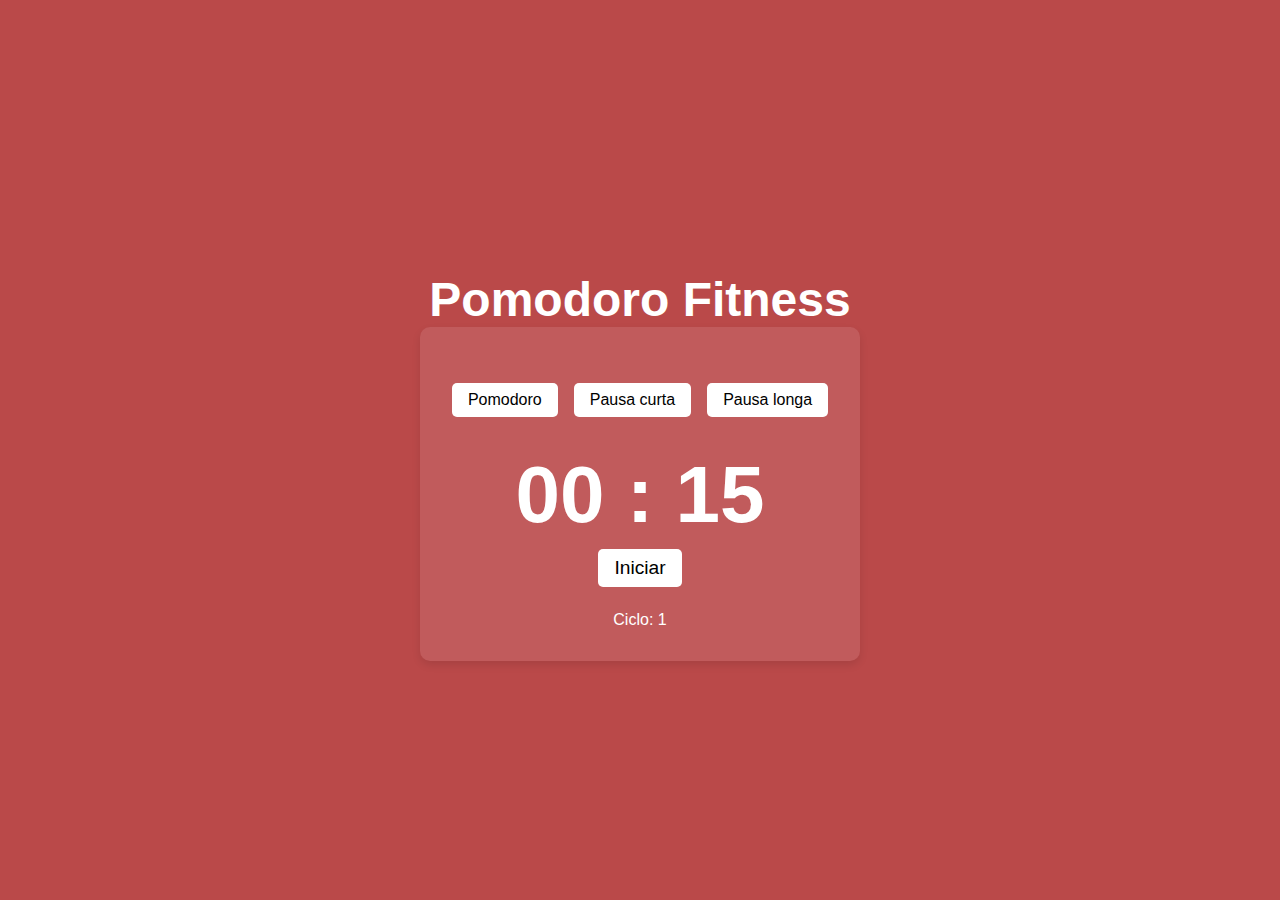
==== index.html @ 40c3642b "Merge pull request #6 from yohanaff/feature/initial-setup-pomodoro" ====
<!DOCTYPE html>
<html lang="en">

<head>
    <meta charset="UTF-8">
    <meta name="viewport" content="width=device-width, initial-scale=1.0">
    <title>Pomodoro Fitness</title>
    <link rel="stylesheet" href="css/styles.css">
    <script defer src="js/app.js"></script>
</head>

<body>
    <main>
        <h1>Pomodoro Fitness</h1>
        <div class="timer-container">
            <div class="timer">
                <div class="time">
                    <div class="time-label">
                        <button id="work">Pomodoro</button>
                        <button id="short-break">Pausa curta</button>
                        <button id="long-break">Pausa longa</button>
                    </div>
                    <span id="minutes">25</span>
                    <span>:</span>
                    <span id="seconds">00</span>
                </div>
                <div class="buttons">
                    <button id="start">Iniciar</button>
                    <button id="pause" class="hidden">Pausar</button>
                </div>
                <p id="cycle">Cycle: 1</p>
            </div>
        </div>
    </main>
</body>

</html>
---- css/styles.css ----
* {
    margin: 0;
    padding: 0;
    box-sizing: border-box;
}

body {
    font-family: 'Roboto', sans-serif;
    background-color: #ba4949;
    color: #ffffff;
    display: flex;
    justify-content: center;
    align-items: center;
    min-height: 100vh;
    text-align: center;
}

body,
.timer-container {
    transition: background-color 1.5s ease;
}

body.paused {
    background-color: #555;
}

main {
    margin-top: 2rem;
}

main h1 {
    font-size: 3rem;
}

.time-label {
    display: flex;
    justify-content: center;
    font-size: 1rem;
    margin-top: 1rem;
    gap: 1rem;
}

.timer-container {
    display: flex;
    flex-direction: column;
    align-items: center;
    justify-content: space-around;
    padding: 2rem;
    background-color: #c15b5c;
    border-radius: 10px;
    box-shadow: 0 4px 8px rgba(0, 0, 0, 0.1);
}

.timer-container.work {
    background-color: #c15b5c;
}

.timer-container.short-break {
    background-color: #4d9196;
}

.timer-container.long-break {
    background-color: #4d7fa2;
}

.timer-container.paused-box {
    background-color: #777;
}

.timer {
    display: flex;
    flex-direction: column;
    align-items: center;
}

.time {
    font-size: 5rem;
    font-weight: bold;
}

.time-label {
    font-size: 1.5rem;
}

.time-label button {
    transition: background-color 0.3s ease;
    background-color: #ffffff;
    color: #000000;
    padding: 0.5rem 1rem;
    border: none;
    border-radius: 5px;
    cursor: pointer;
    font-size: 1rem;
    margin: 0.5rem 0 2rem 0;
}

.time-label button:hover {
    opacity: 0.8;
}

.buttons button {
    margin: 0.5rem;
    padding: 0.5rem 1rem;
    font-size: 1.2rem;
    color: #000000;
    background-color: #ffffff;
    border: none;
    border-radius: 5px;
    cursor: pointer;
}

.buttons button:hover {
    opacity: 0.8;
}

.hidden {
    display: none;
}

#cycle {
    margin-top: 1rem;
}
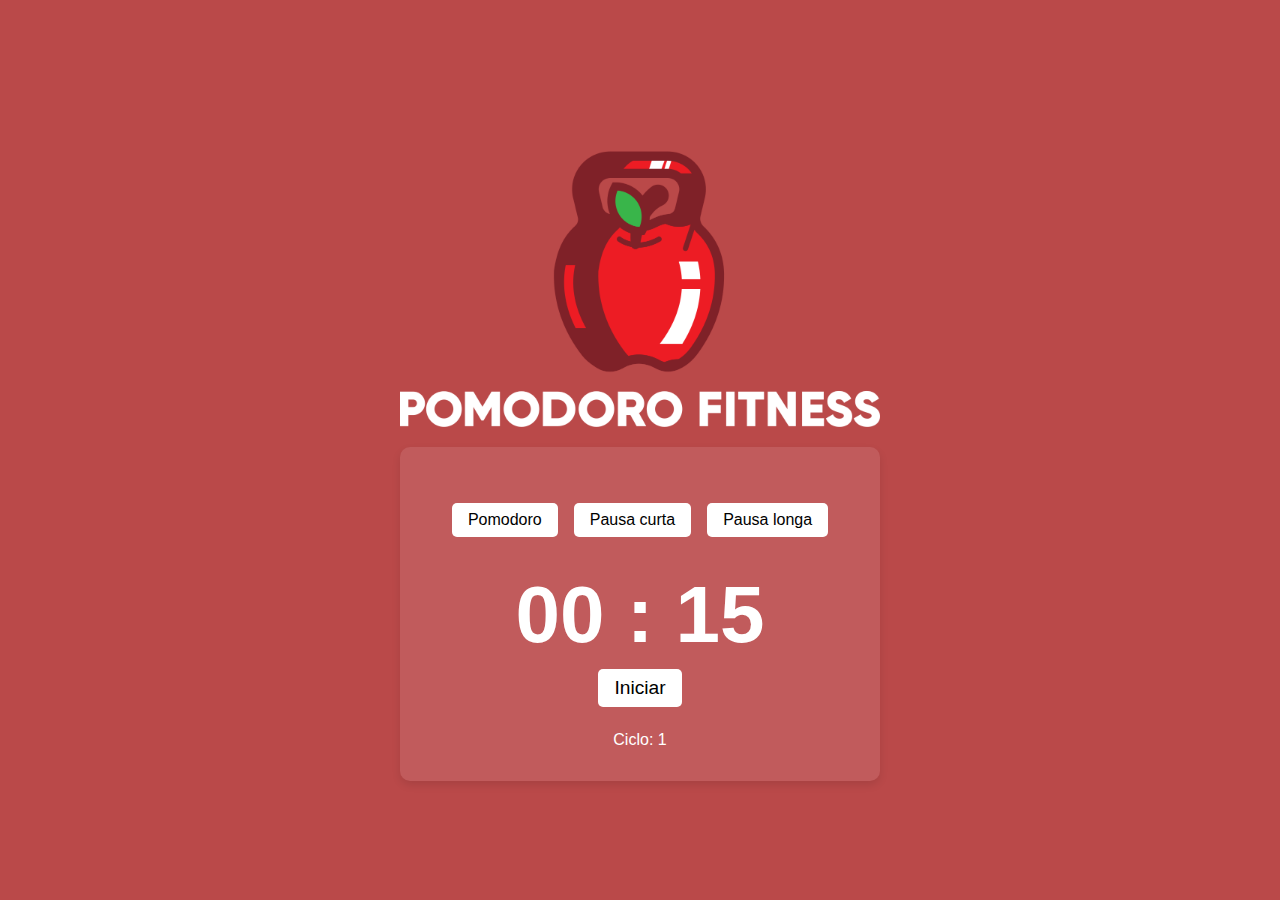
==== commit 8402f06a: "Add favicon and logo" ====
--- a/index.html
+++ b/index.html
@@ -5,13 +5,14 @@
     <meta charset="UTF-8">
     <meta name="viewport" content="width=device-width, initial-scale=1.0">
     <title>Pomodoro Fitness</title>
+    <link rel="icon" href="img/favicon.png" type="image/x-icon">
     <link rel="stylesheet" href="css/styles.css">
     <script defer src="js/app.js"></script>
 </head>
 
 <body>
     <main>
-        <h1>Pomodoro Fitness</h1>
+        <img src="img/logo.png" alt="Pomodoro Fitness" class="logo">
         <div class="timer-container">
             <div class="timer">
                 <div class="time">
--- a/css/styles.css
+++ b/css/styles.css
@@ -1,4 +1,4 @@
-* {
+    * {
     margin: 0;
     padding: 0;
     box-sizing: border-box;
@@ -32,6 +32,10 @@
     font-size: 3rem;
 }
 
+.logo {
+    width: 30rem;
+    margin-bottom: 1rem;
+}
 .time-label {
     display: flex;
     justify-content: center;
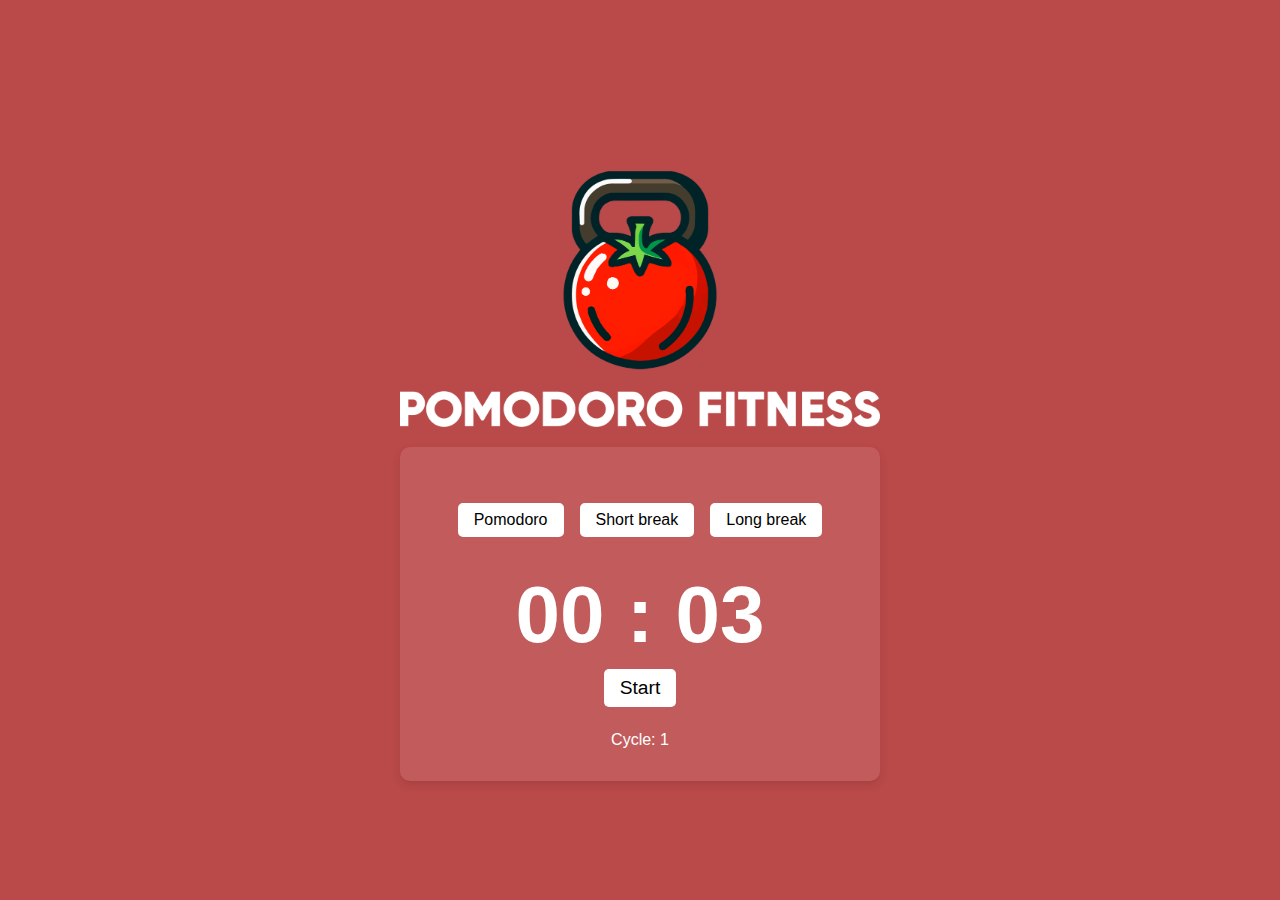
==== commit 11e38e59: "Implement exercises api and create styles" ====
--- a/index.html
+++ b/index.html
@@ -18,19 +18,29 @@
                 <div class="time">
                     <div class="time-label">
                         <button id="work">Pomodoro</button>
-                        <button id="short-break">Pausa curta</button>
-                        <button id="long-break">Pausa longa</button>
+                        <button id="short-break">Short break</button>
+                        <button id="long-break">Long break</button>
                     </div>
                     <span id="minutes">25</span>
                     <span>:</span>
                     <span id="seconds">00</span>
                 </div>
                 <div class="buttons">
-                    <button id="start">Iniciar</button>
-                    <button id="pause" class="hidden">Pausar</button>
+                    <button id="start">Start</button>
+                    <button id="pause" class="hidden">Pause</button>
                 </div>
                 <p id="cycle">Cycle: 1</p>
             </div>
+        </div>
+        <div id="exercise-container" class="hidden">
+            <h3 id="exercise-name"></h3>
+            <span>💪</span>
+            <p id="exercise-description"></p>
+            <h2 id="exercise-type"></h2>
+            <h2 id="exercise-muscle"></h2>
+            <h2 id="exercise-equipment"></h2>
+            <h2 id="exercise-difficulty"></h2>
+            <input type="checkbox" id="complete-exercise" class="hidden">
         </div>
     </main>
 </body>
--- a/css/styles.css
+++ b/css/styles.css
@@ -1,126 +1,159 @@
     * {
-    margin: 0;
-    padding: 0;
-    box-sizing: border-box;
-}
+        margin: 0;
+        padding: 0;
+        box-sizing: border-box;
+    }
 
-body {
-    font-family: 'Roboto', sans-serif;
-    background-color: #ba4949;
-    color: #ffffff;
-    display: flex;
-    justify-content: center;
-    align-items: center;
-    min-height: 100vh;
-    text-align: center;
-}
+    body {
+        font-family: 'Roboto', sans-serif;
+        background-color: #ba4949;
+        color: #ffffff;
+        display: flex;
+        justify-content: center;
+        align-items: center;
+        min-height: 100vh;
+        text-align: center;
+    }
 
-body,
-.timer-container {
-    transition: background-color 1.5s ease;
-}
+    body,
+    .timer-container {
+        transition: background-color 1.5s ease;
+    }
 
-body.paused {
-    background-color: #555;
-}
+    body.paused {
+        background-color: #555;
+    }
 
-main {
-    margin-top: 2rem;
-}
+    main {
+        margin-top: 2rem;
+    }
 
-main h1 {
-    font-size: 3rem;
-}
+    main h1 {
+        font-size: 3rem;
+    }
 
-.logo {
-    width: 30rem;
-    margin-bottom: 1rem;
-}
-.time-label {
-    display: flex;
-    justify-content: center;
-    font-size: 1rem;
-    margin-top: 1rem;
-    gap: 1rem;
-}
+    .logo {
+        width: 30rem;
+        margin-bottom: 1rem;
+    }
 
-.timer-container {
-    display: flex;
-    flex-direction: column;
-    align-items: center;
-    justify-content: space-around;
-    padding: 2rem;
-    background-color: #c15b5c;
-    border-radius: 10px;
-    box-shadow: 0 4px 8px rgba(0, 0, 0, 0.1);
-}
+    .time-label {
+        display: flex;
+        justify-content: center;
+        font-size: 1rem;
+        margin-top: 1rem;
+        gap: 1rem;
+    }
 
-.timer-container.work {
-    background-color: #c15b5c;
-}
+    .timer-container {
+        display: flex;
+        flex-direction: column;
+        align-items: center;
+        justify-content: space-around;
+        padding: 2rem;
+        background-color: #c15b5c;
+        border-radius: 10px;
+        box-shadow: 0 4px 8px rgba(0, 0, 0, 0.1);
+        width: 30rem;
+        margin: auto;
+    }
 
-.timer-container.short-break {
-    background-color: #4d9196;
-}
+    .timer-container.work {
+        background-color: #c15b5c;
+    }
 
-.timer-container.long-break {
-    background-color: #4d7fa2;
-}
+    .timer-container.short-break {
+        background-color: #4d9196;
+    }
 
-.timer-container.paused-box {
-    background-color: #777;
-}
+    .timer-container.long-break {
+        background-color: #4d7fa2;
+    }
 
-.timer {
-    display: flex;
-    flex-direction: column;
-    align-items: center;
-}
+    .timer-container.paused-box {
+        background-color: #777;
+    }
 
-.time {
-    font-size: 5rem;
-    font-weight: bold;
-}
+    .timer {
+        display: flex;
+        flex-direction: column;
+        align-items: center;
+    }
 
-.time-label {
-    font-size: 1.5rem;
-}
+    .time {
+        font-size: 5rem;
+        font-weight: bold;
+    }
 
-.time-label button {
-    transition: background-color 0.3s ease;
-    background-color: #ffffff;
-    color: #000000;
-    padding: 0.5rem 1rem;
-    border: none;
-    border-radius: 5px;
-    cursor: pointer;
-    font-size: 1rem;
-    margin: 0.5rem 0 2rem 0;
-}
+    .time-label {
+        font-size: 1.5rem;
+    }
 
-.time-label button:hover {
-    opacity: 0.8;
-}
+    .time-label button {
+        transition: background-color 0.3s ease;
+        background-color: #ffffff;
+        color: #000000;
+        padding: 0.5rem 1rem;
+        border: none;
+        border-radius: 5px;
+        cursor: pointer;
+        font-size: 1rem;
+        margin: 0.5rem 0 2rem 0;
+    }
 
-.buttons button {
-    margin: 0.5rem;
-    padding: 0.5rem 1rem;
-    font-size: 1.2rem;
-    color: #000000;
-    background-color: #ffffff;
-    border: none;
-    border-radius: 5px;
-    cursor: pointer;
-}
+    .time-label button:hover {
+        opacity: 0.8;
+    }
 
-.buttons button:hover {
-    opacity: 0.8;
-}
+    .buttons button {
+        margin: 0.5rem;
+        padding: 0.5rem 1rem;
+        font-size: 1.2rem;
+        color: #000000;
+        background-color: #ffffff;
+        border: none;
+        border-radius: 5px;
+        cursor: pointer;
+    }
 
-.hidden {
-    display: none;
-}
+    .buttons button:hover {
+        opacity: 0.8;
+    }
 
-#cycle {
-    margin-top: 1rem;
-}+    .hidden {
+        display: none;
+    }
+
+    #cycle {
+        margin-top: 1rem;
+    }
+
+    #exercise-container {
+        transition: background-color 1.5s ease;
+        padding: 2rem;
+        background-color: #c15b5c;
+        border-radius: 10px;
+        box-shadow: 0 4px 8px rgba(0, 0, 0, 0.1);
+        width: 100vh;
+        margin: 2rem auto;
+    }
+
+    #exercise-container span {
+        font-size: 1.5rem;
+    }
+
+    #exercise-container p {
+        margin-top: 1rem;
+    }
+
+    #exercise-container h2 {
+        margin: 1rem 0;
+    }
+
+    #exercise-name {
+        font-size: 1.5rem;
+    }
+
+    #exercise-description {
+        font-size: 1rem;
+    }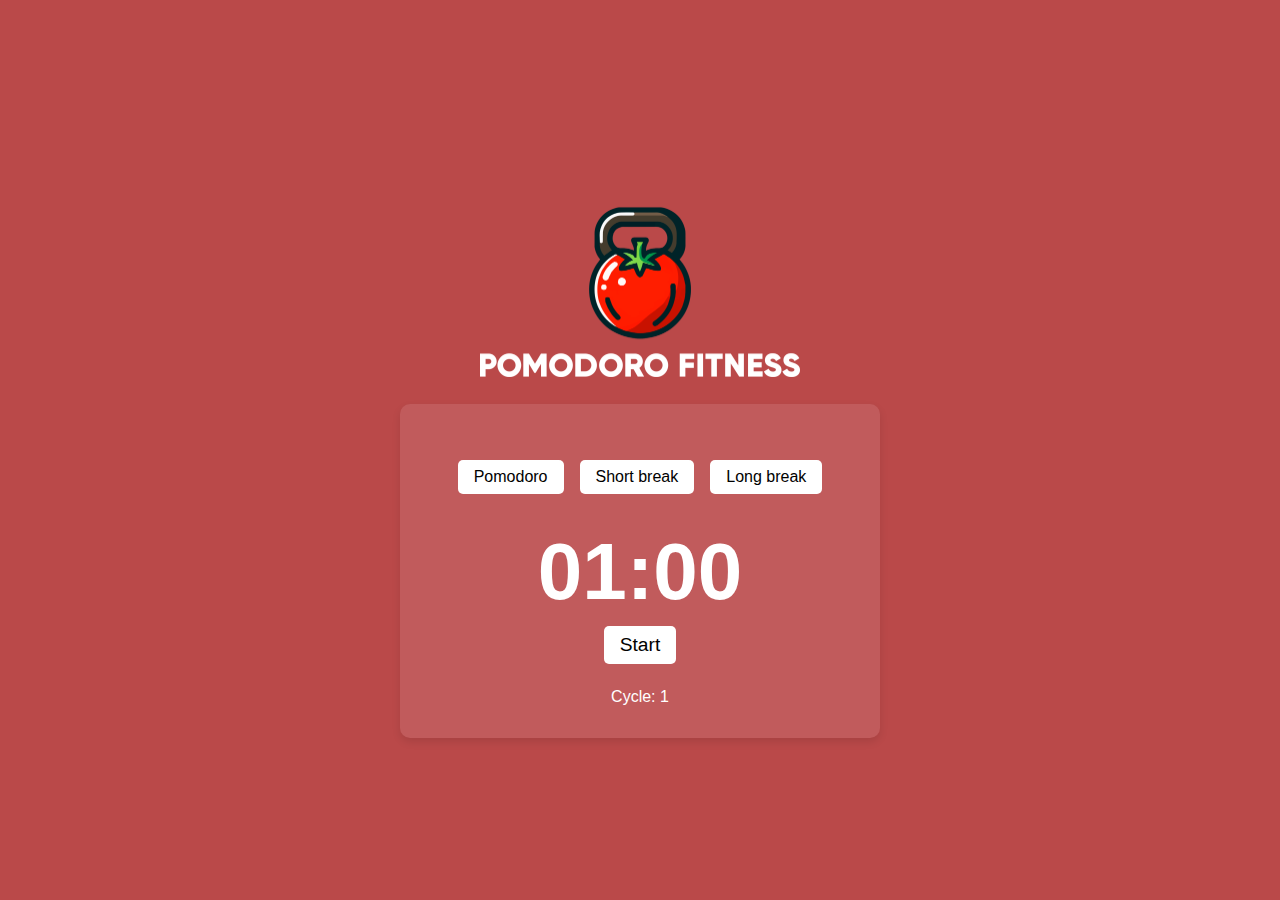
==== commit c4efffe7: "movido css inline pro style.css" ====
--- a/index.html
+++ b/index.html
@@ -12,7 +12,7 @@
 
 <body>
     <main>
-        <img src="img/logo.png" alt="Pomodoro Fitness" class="logo">
+        <h1><img src="img/logo.png" alt="Pomodoro Fitness" class="logo"></h1>
         <div class="timer-container">
             <div class="timer">
                 <div class="time">
@@ -21,9 +21,12 @@
                         <button id="short-break">Short break</button>
                         <button id="long-break">Long break</button>
                     </div>
-                    <span id="minutes">25</span>
-                    <span>:</span>
-                    <span id="seconds">00</span>
+
+                    <div class="timer-display">
+                        <div id="minutes">25</div>
+                        <div>:</div>
+                        <div id="seconds">00</div>
+                    </div>
                 </div>
                 <div class="buttons">
                     <button id="start">Start</button>
@@ -32,6 +35,7 @@
                 <p id="cycle">Cycle: 1</p>
             </div>
         </div>
+
         <div id="exercise-container" class="hidden">
             <h3 id="exercise-name"></h3>
             <span>💪</span>
@@ -40,9 +44,12 @@
             <h2 id="exercise-muscle"></h2>
             <h2 id="exercise-equipment"></h2>
             <h2 id="exercise-difficulty"></h2>
-            <input type="checkbox" id="complete-exercise" class="hidden">
+            <button id="short-break-done-btn" class="hidden">Done</button>
         </div>
     </main>
+
+    <audio id="clickSound" src="audio/click.mp3"></audio>
+    <audio id="alarmSound" src="audio/alarm.mp3"></audio>
 </body>
 
 </html>--- a/css/styles.css
+++ b/css/styles.css
@@ -33,7 +33,7 @@
     }
 
     .logo {
-        width: 30rem;
+        width: 20rem;
         margin-bottom: 1rem;
     }
 
@@ -56,6 +56,11 @@
         box-shadow: 0 4px 8px rgba(0, 0, 0, 0.1);
         width: 30rem;
         margin: auto;
+    }
+
+    .timer-display {
+        display: flex;
+        justify-content: center;
     }
 
     .timer-container.work {
@@ -131,7 +136,7 @@
     #exercise-container {
         transition: background-color 1.5s ease;
         padding: 2rem;
-        background-color: #c15b5c;
+        background-color: #2a6c70;
         border-radius: 10px;
         box-shadow: 0 4px 8px rgba(0, 0, 0, 0.1);
         width: 100vh;
@@ -156,4 +161,15 @@
 
     #exercise-description {
         font-size: 1rem;
-    }+    }
+
+    #short-break-done-btn {
+        margin: 0.5rem;
+        padding: 0.5rem 1rem;
+        font-size: 1.2rem;
+        color: #000000;
+        background-color: #ffffff;
+        border: none;
+        border-radius: 5px;
+        cursor: pointer;
+}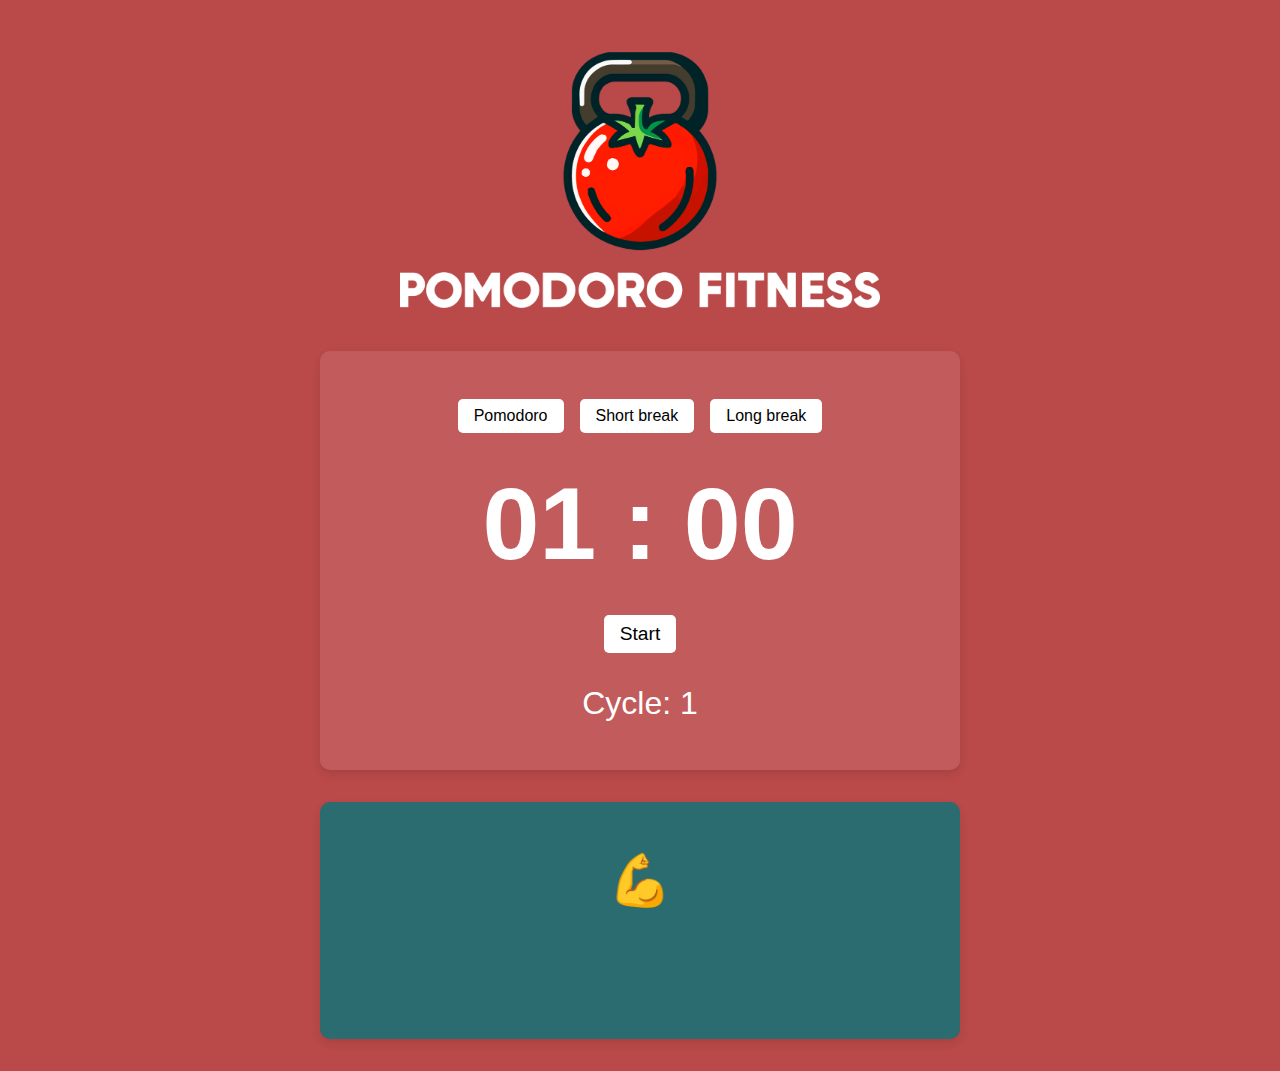
==== commit e92b6f9b: "Merge branch 'main' into alteracao-CSS" ====
--- a/index.html
+++ b/index.html
@@ -21,12 +21,9 @@
                         <button id="short-break">Short break</button>
                         <button id="long-break">Long break</button>
                     </div>
-
-                    <div class="timer-display">
-                        <div id="minutes">25</div>
-                        <div>:</div>
-                        <div id="seconds">00</div>
-                    </div>
+                    <span id="minutes" class="font-span">25</span>
+                    <span class="font-span">:</span>
+                    <span id="seconds" class="font-span" class="font-span">00</span>
                 </div>
                 <div class="buttons">
                     <button id="start">Start</button>
--- a/css/styles.css
+++ b/css/styles.css
@@ -1,22 +1,20 @@
-    * {
-        margin: 0;
-        padding: 0;
-        box-sizing: border-box;
-    }
-
-    body {
-        font-family: 'Roboto', sans-serif;
-        background-color: #ba4949;
-        color: #ffffff;
-        display: flex;
-        justify-content: center;
-        align-items: center;
-        min-height: 100vh;
-        text-align: center;
-    }
-
-    body,
-    .timer-container {
+* {
+    /*Reset*/
+    margin: 0;
+    padding: 0;
+    box-sizing: border-box;
+}
+
+body {
+    font-family: 'Roboto', sans-serif;
+    background-color: #ba4949;
+    color: #ffffff;
+    min-height: 100vh;
+    text-align: center;
+}
+
+@media all{   /*Telas menores que 768px*/
+    body, .timer-container{
         transition: background-color 1.5s ease;
     }
 
@@ -25,7 +23,10 @@
     }
 
     main {
-        margin-top: 2rem;
+        display: flex;
+        flex-direction: column;
+        align-items: center;
+        margin-top: 0;
     }
 
     main h1 {
@@ -33,28 +34,22 @@
     }
 
     .logo {
-        width: 20rem;
-        margin-bottom: 1rem;
+        width: 20rem; /*Logo diminui em telas menores*/
+        margin: 2rem 0;
     }
 
     .time-label {
         display: flex;
         justify-content: center;
-        font-size: 1rem;
-        margin-top: 1rem;
         gap: 1rem;
     }
 
     .timer-container {
-        display: flex;
-        flex-direction: column;
-        align-items: center;
-        justify-content: space-around;
         padding: 2rem;
         background-color: #c15b5c;
         border-radius: 10px;
         box-shadow: 0 4px 8px rgba(0, 0, 0, 0.1);
-        width: 30rem;
+        width: 90vw;  /*90% do tamanho da tela*/
         margin: auto;
     }
 
@@ -85,66 +80,78 @@
         align-items: center;
     }
 
-    .time {
-        font-size: 5rem;
-        font-weight: bold;
-    }
-
-    .time-label {
-        font-size: 1.5rem;
+    .font-span{
+        font-size: 48px;  /*Tamanho de um elemento h1*/
+        font-weight: bold;
+    }
+
+    button{
+        /*O que é comum aos botões*/
+        padding: 0.5rem 1rem;
+        color: #000000;
+        border: none;
+        cursor: pointer;
+        border-radius: 5px;
     }
 
     .time-label button {
-        transition: background-color 0.3s ease;
         background-color: #ffffff;
-        color: #000000;
-        padding: 0.5rem 1rem;
-        border: none;
-        border-radius: 5px;
-        cursor: pointer;
         font-size: 1rem;
-        margin: 0.5rem 0 2rem 0;
-    }
-
-    .time-label button:hover {
+        margin: 1rem 0 2rem 0;
+    }
+
+    button:hover {
         opacity: 0.8;
     }
 
+    button#work:focus{ /*Ao ser clicado (foco)*/
+        background-color: #a44d4e;
+        font-weight: bold;
+        transition: background-color 1.5s ease; /*Para acompanhar transição da cor da tela*/
+    }
+
+    button#short-break:focus{
+        background-color: #417b80;
+        font-weight: bold;
+        transition: background-color 1.5s ease; /*Para acompanhar transição da tela*/
+    }
+
+    button#long-break:focus{
+        background-color: #416c8a;
+        font-weight: bold;
+        transition: background-color 1.5s ease; /*Para acompanhar transição da tela*/
+    }
+
     .buttons button {
-        margin: 0.5rem;
-        padding: 0.5rem 1rem;
+        margin: 2rem 0;
         font-size: 1.2rem;
-        color: #000000;
         background-color: #ffffff;
-        border: none;
-        border-radius: 5px;
-        cursor: pointer;
-    }
-
-    .buttons button:hover {
-        opacity: 0.8;
-    }
+    }   
 
     .hidden {
-        display: none;
+        display: none; /*Inicialmente oculto*/
     }
 
     #cycle {
-        margin-top: 1rem;
+        margin-bottom: 1rem;
+        font-size: max(1.2rem, 2.5vw); /*Responsivo*/
     }
 
     #exercise-container {
+        display: flex;
+        flex-direction: column;
+        align-items: center;
         transition: background-color 1.5s ease;
         padding: 2rem;
         background-color: #2a6c70;
         border-radius: 10px;
         box-shadow: 0 4px 8px rgba(0, 0, 0, 0.1);
-        width: 100vh;
+        width: 90vw;
         margin: 2rem auto;
     }
 
     #exercise-container span {
-        font-size: 1.5rem;
+        font-size: max(2rem, 4vw); /*Responsivo*/
     }
 
     #exercise-container p {
@@ -152,24 +159,64 @@
     }
 
     #exercise-container h2 {
-        margin: 1rem 0;
+        margin-bottom: 1rem;
     }
 
     #exercise-name {
         font-size: 1.5rem;
+        margin-bottom: 1rem;
     }
 
     #exercise-description {
         font-size: 1rem;
-    }
-
-    #short-break-done-btn {
-        margin: 0.5rem;
-        padding: 0.5rem 1rem;
-        font-size: 1.2rem;
-        color: #000000;
-        background-color: #ffffff;
-        border: none;
-        border-radius: 5px;
-        cursor: pointer;
+        margin: 1rem 0;
+    }
+}
+
+@media screen and (min-width:768px) { /*Telas médias*/
+    .logo {
+        width: 30rem;  /*Aumentando o logo*/
+        margin: 2rem 0;
+    }
+
+    .font-span{
+        font-size: max(48px, 8vw); /*Não fica menor que um elemento h1*/
+    }
+
+    .timer-container {
+        width: 60vw;   /*Em telas médias, 60% da tela*/
+    }
+
+    .time {
+        font-size: 5rem;
+        font-weight: bold;
+    }
+
+    #exercise-container {
+        width: 60vw;  /*Mesmo tamanho de .timer-container*/
+    }
+}
+
+@media screen and (min-width:992px) { /*Telas grandes*/
+    .logo {
+        width: 30rem;  /*Aumentando o logo*/
+        margin: 2rem 0;
+    }
+
+    .font-span{
+        font-size: min(120px, 8vw);  /*Não passa de 120px*/
+    }
+
+    .timer-container {
+        width: 50vw;   /*Em telas grandes, 50% da tela para não ficar exageradamente grande*/
+    }
+
+    .time {
+        font-size: 6rem;
+        font-weight: bold;
+    }
+
+    #exercise-container {
+        width: 50vw;  /*Mesmo tamanho de .timer-container*/
+    }
 }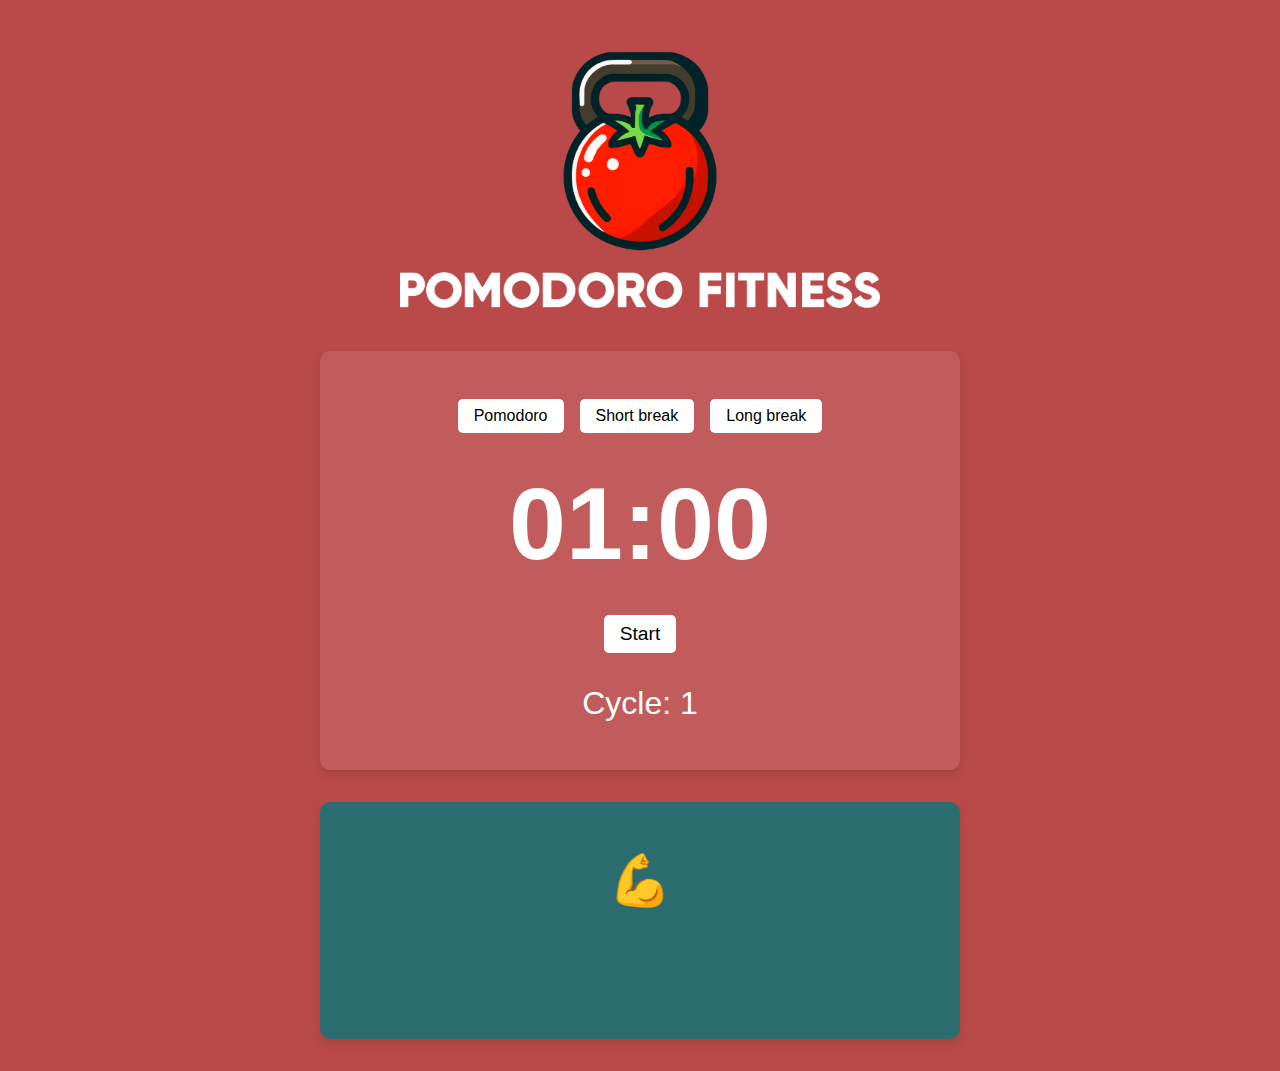
==== commit 4ac11a55: "Mudança na div timer-display" ====
--- a/index.html
+++ b/index.html
@@ -21,9 +21,11 @@
                         <button id="short-break">Short break</button>
                         <button id="long-break">Long break</button>
                     </div>
-                    <span id="minutes" class="font-span">25</span>
-                    <span class="font-span">:</span>
-                    <span id="seconds" class="font-span" class="font-span">00</span>
+                    <div class="timer-display font-span">
+                        <div id="minutes">25</div>
+                        <div>:</div>
+                        <div id="seconds">00</div>
+                    </div>
                 </div>
                 <div class="buttons">
                     <button id="start">Start</button>
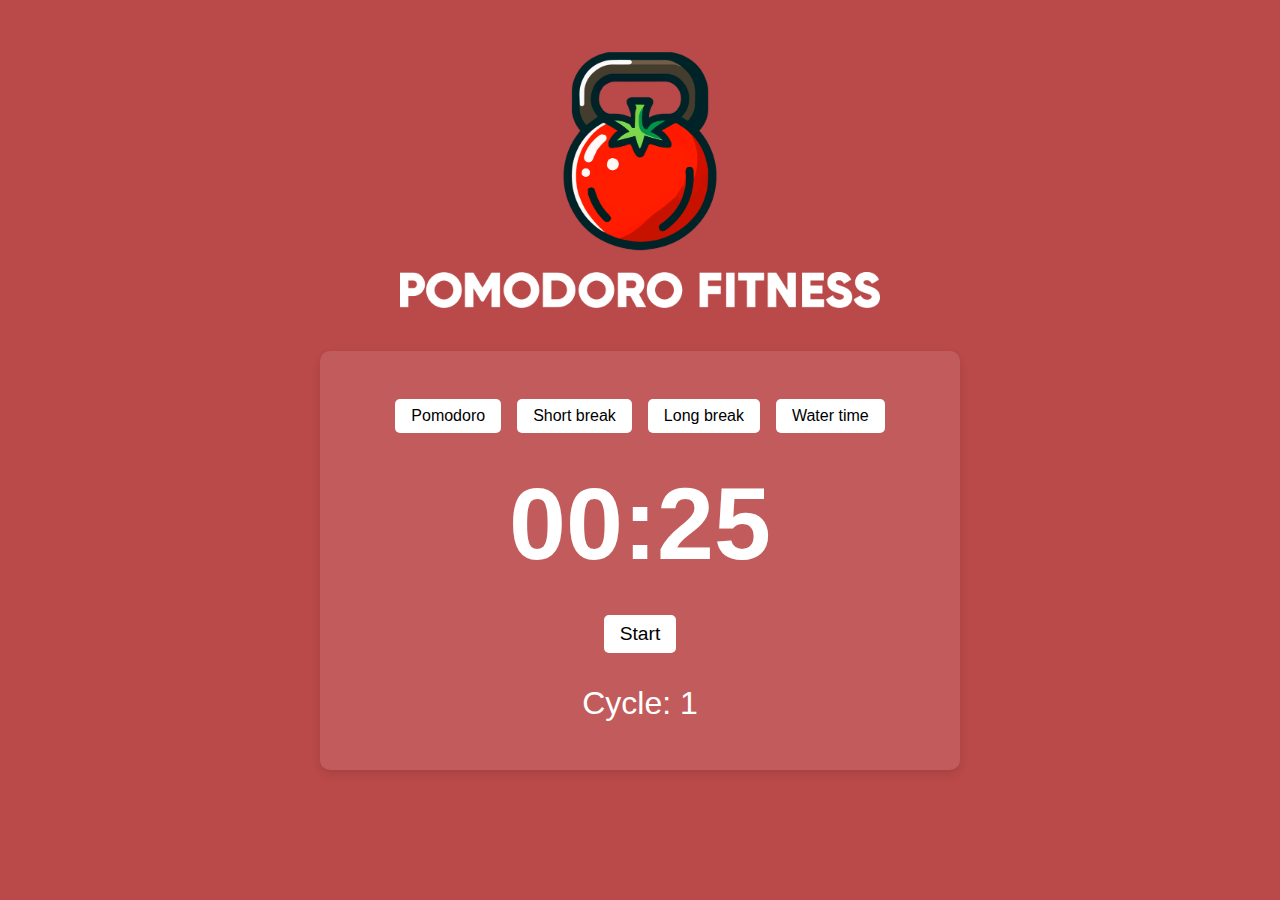
==== commit 8643130c: "Merge 50cc52440bb555fbc4c92b9087daf4a42e5bb49d into 91f119e2cb10779b088e39449cc636518fe5ef84" ====
--- a/index.html
+++ b/index.html
@@ -20,6 +20,7 @@
                         <button id="work">Pomodoro</button>
                         <button id="short-break">Short break</button>
                         <button id="long-break">Long break</button>
+                        <button id="water-time">Water time</button>
                     </div>
                     <div class="timer-display font-span">
                         <div id="minutes">25</div>
@@ -45,6 +46,11 @@
             <h2 id="exercise-difficulty"></h2>
             <button id="short-break-done-btn" class="hidden">Done</button>
         </div>
+        <div id="water-container">
+            <h3>Drink water</h3>
+            <span>🚰</span>
+            <p>Drink a glass of water</p>
+        </div>
     </main>
 
     <audio id="clickSound" src="audio/click.mp3"></audio>
--- a/css/styles.css
+++ b/css/styles.css
@@ -13,8 +13,11 @@
     text-align: center;
 }
 
-@media all{   /*Telas menores que 768px*/
-    body, .timer-container{
+@media all {
+
+    /*Telas menores que 768px*/
+    body,
+    .timer-container {
         transition: background-color 1.5s ease;
     }
 
@@ -34,7 +37,8 @@
     }
 
     .logo {
-        width: 20rem; /*Logo diminui em telas menores*/
+        width: 20rem;
+        /*Logo diminui em telas menores*/
         margin: 2rem 0;
     }
 
@@ -49,8 +53,10 @@
         background-color: #c15b5c;
         border-radius: 10px;
         box-shadow: 0 4px 8px rgba(0, 0, 0, 0.1);
-        width: 90vw;  /*90% do tamanho da tela*/
+        width: 90vw;
+        /*90% do tamanho da tela*/
         margin: auto;
+        margin-bottom: 2rem;
     }
 
     .timer-display {
@@ -70,6 +76,10 @@
         background-color: #4d7fa2;
     }
 
+    .timer-container.water-time {
+        background-color: #6eb5c0;
+    }
+
     .timer-container.paused-box {
         background-color: #777;
     }
@@ -80,12 +90,13 @@
         align-items: center;
     }
 
-    .font-span{
-        font-size: 48px;  /*Tamanho de um elemento h1*/
-        font-weight: bold;
-    }
-
-    button{
+    .font-span {
+        font-size: 48px;
+        /*Tamanho de um elemento h1*/
+        font-weight: bold;
+    }
+
+    button {
         /*O que é comum aos botões*/
         padding: 0.5rem 1rem;
         color: #000000;
@@ -104,54 +115,65 @@
         opacity: 0.8;
     }
 
-    button#work:focus{ /*Ao ser clicado (foco)*/
+    button#work:focus {
+        /*Ao ser clicado (foco)*/
         background-color: #a44d4e;
         font-weight: bold;
-        transition: background-color 1.5s ease; /*Para acompanhar transição da cor da tela*/
-    }
-
-    button#short-break:focus{
+        transition: background-color 1.5s ease;
+        /*Para acompanhar transição da cor da tela*/
+    }
+
+    button#short-break:focus {
         background-color: #417b80;
         font-weight: bold;
-        transition: background-color 1.5s ease; /*Para acompanhar transição da tela*/
-    }
-
-    button#long-break:focus{
+        transition: background-color 1.5s ease;
+        /*Para acompanhar transição da tela*/
+    }
+
+    button#long-break:focus {
         background-color: #416c8a;
         font-weight: bold;
-        transition: background-color 1.5s ease; /*Para acompanhar transição da tela*/
+        transition: background-color 1.5s ease;
+        /*Para acompanhar transição da tela*/
+    }
+
+    button#water-time:focus {
+        background-color: #007d90;
+        font-weight: bold;
+        transition: background-color 1.5s ease;
+        /*Para acompanhar transição da tela*/
     }
 
     .buttons button {
         margin: 2rem 0;
         font-size: 1.2rem;
         background-color: #ffffff;
-    }   
+    }
 
     .hidden {
-        display: none; /*Inicialmente oculto*/
+        display: none;
+        /*Inicialmente oculto*/
     }
 
     #cycle {
         margin-bottom: 1rem;
-        font-size: max(1.2rem, 2.5vw); /*Responsivo*/
+        font-size: max(1.2rem, 2.5vw);
+        /*Responsivo*/
     }
 
     #exercise-container {
-        display: flex;
-        flex-direction: column;
-        align-items: center;
         transition: background-color 1.5s ease;
         padding: 2rem;
         background-color: #2a6c70;
         border-radius: 10px;
         box-shadow: 0 4px 8px rgba(0, 0, 0, 0.1);
         width: 90vw;
-        margin: 2rem auto;
+        margin-bottom: 2rem;
     }
 
     #exercise-container span {
-        font-size: max(2rem, 4vw); /*Responsivo*/
+        font-size: max(2rem, 4vw);
+        /*Responsivo*/
     }
 
     #exercise-container p {
@@ -171,20 +193,52 @@
         font-size: 1rem;
         margin: 1rem 0;
     }
-}
-
-@media screen and (min-width:768px) { /*Telas médias*/
+
+    #water-container {
+        display: none;
+    }
+
+    #water-container {
+        transition: background-color 1.5s ease;
+        padding: 2rem;
+        background-color: #007d90;
+        border-radius: 10px;
+        box-shadow: 0 4px 8px rgba(0, 0, 0, 0.1);
+        width: 90vw;
+        margin-bottom: 2rem;
+    }
+
+    #water-container span {
+        font-size: max(2rem, 4vw);
+        /*Responsivo*/
+    }
+
+    #water-container p {
+        margin-top: 1rem;
+    }
+
+    #water-container h2 {
+        margin-bottom: 1rem;
+    }
+}
+
+@media screen and (min-width:768px) {
+
+    /*Telas médias*/
     .logo {
-        width: 30rem;  /*Aumentando o logo*/
-        margin: 2rem 0;
-    }
-
-    .font-span{
-        font-size: max(48px, 8vw); /*Não fica menor que um elemento h1*/
-    }
-
-    .timer-container {
-        width: 60vw;   /*Em telas médias, 60% da tela*/
+        width: 30rem;
+        /*Aumentando o logo*/
+        margin: 2rem 0;
+    }
+
+    .font-span {
+        font-size: max(48px, 8vw);
+        /*Não fica menor que um elemento h1*/
+    }
+
+    .timer-container {
+        width: 60vw;
+        /*Em telas médias, 60% da tela*/
     }
 
     .time {
@@ -193,22 +247,33 @@
     }
 
     #exercise-container {
-        width: 60vw;  /*Mesmo tamanho de .timer-container*/
-    }
-}
-
-@media screen and (min-width:992px) { /*Telas grandes*/
+        width: 60vw;
+        /*Mesmo tamanho de .timer-container*/
+    }
+
+    #water-container {
+        width: 60vw;
+        /*Mesmo tamanho de .timer-container*/
+    }
+}
+
+@media screen and (min-width:992px) {
+
+    /*Telas grandes*/
     .logo {
-        width: 30rem;  /*Aumentando o logo*/
-        margin: 2rem 0;
-    }
-
-    .font-span{
-        font-size: min(120px, 8vw);  /*Não passa de 120px*/
-    }
-
-    .timer-container {
-        width: 50vw;   /*Em telas grandes, 50% da tela para não ficar exageradamente grande*/
+        width: 30rem;
+        /*Aumentando o logo*/
+        margin: 2rem 0;
+    }
+
+    .font-span {
+        font-size: min(120px, 8vw);
+        /*Não passa de 120px*/
+    }
+
+    .timer-container {
+        width: 50vw;
+        /*Em telas grandes, 50% da tela para não ficar exageradamente grande*/
     }
 
     .time {
@@ -217,6 +282,12 @@
     }
 
     #exercise-container {
-        width: 50vw;  /*Mesmo tamanho de .timer-container*/
+        width: 50vw;
+        /*Mesmo tamanho de .timer-container*/
+    }
+
+    #water-container {
+        width: 50vw;
+        /*Mesmo tamanho de .timer-container*/
     }
 }